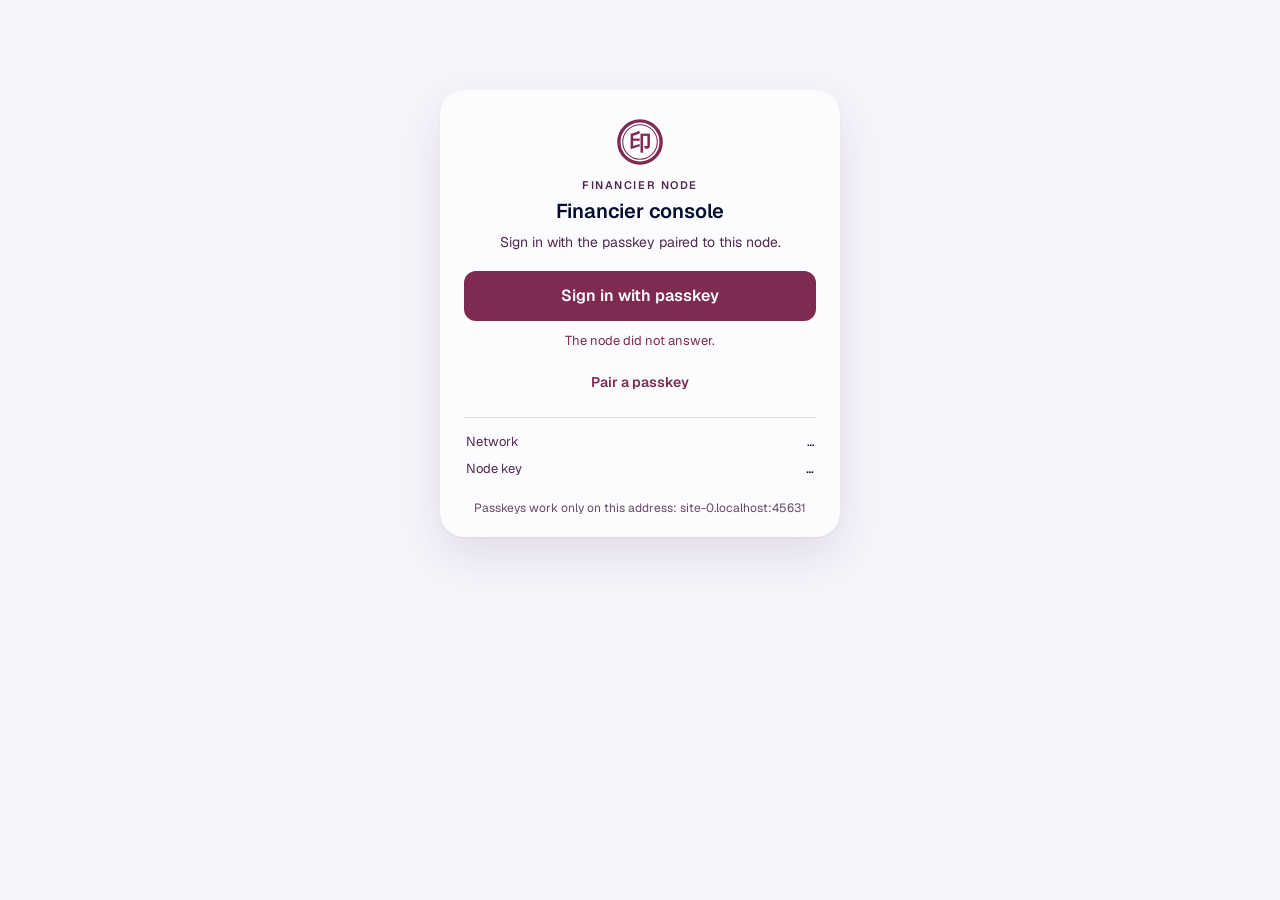
==== console/index.html @ 9ee845a4 "console: passkey sign-in and sessions (HNK-26.T3, BL-D21-17) - POST /node/console/login/start and /f" ====
<!doctype html>
<html lang="en">
<head>
<meta charset="utf-8">
<meta name="viewport" content="width=device-width, initial-scale=1, viewport-fit=cover">
<meta name="referrer" content="no-referrer">
<title>Financier console · JitsuinFi node</title>
<link rel="stylesheet" href="console.css">
<script src="passkey.js" defer></script>
<script src="console.js" defer></script>
</head>
<body>
<main class="auth">
  <section class="auth-sheet" aria-labelledby="title">
    <header class="auth-head">
      <svg class="auth-logo" viewBox="0 0 100 100" aria-hidden="true"><circle class="ring" cx="50" cy="50" r="44"/><circle class="ring-fine" cx="50" cy="50" r="36"/><text class="kanji" x="50" y="67" text-anchor="middle">印</text></svg>
      <p class="auth-eyebrow">Financier node</p>
      <h1 class="auth-title" id="title">Financier console</h1>
      <p class="auth-sub" id="lede">Sign in with the passkey paired to this node.</p>
    </header>

    <div class="auth-form" id="signin" hidden>
      <button class="auth-button" id="go" type="button">Sign in with passkey</button>
      <p class="auth-msg" id="msg" role="status" aria-live="polite"></p>
      <a class="auth-link" id="pair-link" href="pair">Pair a passkey</a>
    </div>

    <div class="auth-verdict" id="home" hidden>
      <div class="hanko" aria-hidden="true">認</div>
      <p class="auth-sub">Signed in. The session ends after 8 hours, or when the node restarts.</p>
    </div>

    <dl class="auth-facts">
      <dt>Network</dt><dd id="network">…</dd>
      <dt>Node key</dt><dd class="is-mono" id="fingerprint">…</dd>
      <dt hidden data-private>Mailbox</dt><dd class="is-mono" hidden data-private id="mailbox"></dd>
      <dt hidden data-private>Wallet</dt><dd class="is-mono" hidden data-private id="wallet"></dd>
    </dl>

    <footer class="auth-foot">
      <button class="auth-link" id="out" type="button" hidden>Sign out</button>
      <p class="auth-host">Passkeys work only on this address: <span id="host"></span></p>
    </footer>
  </section>
</main>
</body>
</html>
---- console/console.css ----
/* Node console (HNK-26). The same sign-in sheet as the web app's account screen
   (jitsuinfi-frontend src/auth.css), in the DS-PAL palette (vault 09-Design): a paper sheet,
   the 印 seal, inset rows, one Dark Raspberry action. Served from the node's own origin. */
@font-face { font-family: "Geist Variable"; src: url("fonts/geist.woff2") format("woff2"); font-weight: 100 900; font-display: swap; }
@font-face { font-family: "Geist Mono Variable"; src: url("fonts/geist-mono.woff2") format("woff2"); font-weight: 100 900; font-display: swap; }

:root {
  --paper: #F6F5FC;
  --sheet: #FCFCFE;
  --fiber: #ECD0EC;
  --fold: #BA71A2;
  --head: #020D2F;
  --ink: #461D3A;
  --ink-2: #502A50;
  --seal: #7E2A53;
  --seal-hi: #6B2347;
  --glint: #1D97F1;
  --rule: rgba(70, 29, 58, .14);
  --seal-wash: rgba(126, 42, 83, .08);
  --f-display: "Shippori Mincho B1", "Hiragino Mincho ProN", "Yu Mincho", "Noto Serif JP", Georgia, serif;
  --f-body: "Geist Variable", "Geist", ui-sans-serif, system-ui, -apple-system, "Segoe UI", sans-serif;
  --f-mono: "Geist Mono Variable", "Geist Mono", ui-monospace, "SFMono-Regular", Menlo, monospace;
  --dur-press: 67ms;
  --dur-fade: 200ms;
  --dur-seal: 367ms;
  --ease-land: cubic-bezier(.22, .78, .51, .94);
  --ease-snap: cubic-bezier(.13, 1.06, .31, .94);
  color-scheme: light;
}

* { box-sizing: border-box; }
[hidden] { display: none !important; }
html, body { margin: 0; }
body {
  background: var(--paper);
  color: var(--ink);
  font: 400 15px/1.5 var(--f-body);
  -webkit-font-smoothing: antialiased;
}

.auth {
  min-height: 100dvh;
  display: grid;
  place-items: start center;
  padding: clamp(24px, 10vh, 96px) max(16px, env(safe-area-inset-right, 0px)) calc(48px + env(safe-area-inset-bottom, 0px)) max(16px, env(safe-area-inset-left, 0px));
}

.auth-sheet {
  width: 100%;
  max-width: 400px;
  background: var(--sheet);
  border-radius: 24px;
  box-shadow: 0 1px 2px rgba(70, 29, 58, .06), 0 18px 48px rgba(70, 29, 58, .12);
  padding: 28px 24px 20px;
  display: flex;
  flex-direction: column;
  gap: 18px;
  animation: auth-in 280ms var(--ease-land) both;
}
@keyframes auth-in { from { opacity: 0; transform: translateY(8px) scale(.985); } }

.auth-head { display: flex; flex-direction: column; align-items: center; gap: 8px; text-align: center; }
.auth-logo { width: 48px; height: 48px; margin-bottom: 6px; }
.auth-logo .ring { fill: none; stroke: var(--seal); stroke-width: 7; }
.auth-logo .ring-fine { fill: none; stroke: var(--seal); stroke-width: 2.2; }
.auth-logo .kanji { fill: var(--seal); font: 800 46px var(--f-display); }
.auth-eyebrow { margin: 0; font: 600 11px/1 var(--f-body); letter-spacing: .14em; text-transform: uppercase; color: var(--ink-2); }
.auth-title { margin: 0; font: 600 20px/1.25 var(--f-body); color: var(--head); letter-spacing: -.01em; text-wrap: balance; }
.auth-sub { margin: 0; font-size: 14px; line-height: 1.5; color: var(--ink-2); max-width: 32ch; }

.auth-form { display: flex; flex-direction: column; gap: 14px; }
#signin { align-items: stretch; }
#signin .auth-link { align-self: center; }
.auth-field { display: flex; flex-direction: column; gap: 6px; }
.auth-field > span { font-size: 13px; font-weight: 600; color: var(--head); }
.auth-field input {
  font: 500 18px/1.3 var(--f-mono);
  letter-spacing: .08em;
  text-transform: uppercase;
  text-align: center;
  color: var(--head);
  background: var(--sheet);
  border: 1px solid var(--rule);
  border-radius: 12px;
  padding: 13px 14px;
  transition: border-color var(--dur-fade) ease;
}
.auth-field input::placeholder { color: rgba(80, 42, 80, .38); }
.auth-field input:focus { border-color: var(--seal); outline: none; box-shadow: 0 0 0 3px rgba(126, 42, 83, .12); }
.auth-field input[aria-invalid="true"] { border-color: var(--seal); }
.auth-field small { font-size: 12px; line-height: 1.45; color: var(--ink-2); }
.auth-field code { font: 500 12px var(--f-mono); color: var(--head); background: rgba(70, 29, 58, .06); padding: 1px 5px; border-radius: 6px; }

.auth-button {
  appearance: none;
  border: 0;
  min-height: 50px;
  width: 100%;
  border-radius: 12px;
  background: var(--seal);
  color: var(--sheet);
  font: 600 16px/1 var(--f-body);
  cursor: pointer;
  display: inline-flex;
  align-items: center;
  justify-content: center;
  gap: 10px;
  transition: background var(--dur-fade) ease, transform var(--dur-press) linear;
}
a.auth-button { text-decoration: none; }
.auth-button:hover { background: var(--seal-hi); }
.auth-button:active { transform: scale(.985); }
.auth-button:disabled { cursor: default; opacity: .5; }
.auth-button.is-waiting { opacity: 1; }
.auth-button.is-waiting::after {
  content: "";
  width: 16px;
  height: 16px;
  border-radius: 50%;
  border: 2px solid rgba(252, 252, 254, .35);
  border-top-color: var(--sheet);
  animation: auth-spin 700ms linear infinite;
}
@keyframes auth-spin { to { transform: rotate(360deg); } }
.auth :is(button, a, input):focus-visible { outline: 2px solid var(--glint); outline-offset: 2px; }

.auth-msg { margin: -4px 0 0; font-size: 13px; line-height: 1.5; color: var(--seal); text-align: center; }
.auth-msg:empty { display: none; }

.auth-facts {
  margin: 0;
  display: grid;
  grid-template-columns: auto 1fr;
  gap: 8px 16px;
  padding: 14px 2px 0;
  border-top: 1px solid var(--rule);
  font-size: 13px;
}
.auth-facts dt { color: var(--ink-2); }
.auth-facts dd { margin: 0; text-align: right; color: var(--head); min-width: 0; overflow-wrap: anywhere; }
.auth-facts dd.is-mono { font-family: var(--f-mono); letter-spacing: .03em; }

/* the verdict: the seal is pressed once, like a hanko on paper */
.auth-verdict { display: flex; flex-direction: column; align-items: center; gap: 10px; text-align: center; }
.hanko {
  width: 76px;
  height: 76px;
  border-radius: 50%;
  border: 3px solid var(--seal);
  display: grid;
  place-items: center;
  color: var(--seal);
  font: 800 38px/1 var(--f-display);
  transform: rotate(-8deg);
  animation: hanko-press var(--dur-seal) var(--ease-snap) both;
}
@keyframes hanko-press { from { opacity: 0; transform: rotate(-8deg) scale(1.35); } }

.auth-foot { display: flex; flex-direction: column; align-items: center; gap: 6px; padding-top: 2px; }
.auth-link {
  appearance: none;
  border: 0;
  background: none;
  font: 600 14px/1 var(--f-body);
  color: var(--seal);
  padding: 10px 12px;
  cursor: pointer;
  text-align: center;
  text-decoration: none;
}
.auth-host { margin: 0; font-size: 12px; line-height: 1.5; color: var(--ink-2); text-align: center; opacity: .85; }

@media (max-width: 480px) {
  .auth { justify-items: stretch; padding-top: 16px; }
  .auth-sheet { max-width: none; }
}

@media (prefers-reduced-motion: reduce) {
  .auth-sheet, .hanko { animation: none; }
  .auth-button.is-waiting::after { animation-duration: 2s; }
  .auth * { transition: none !important; }
}
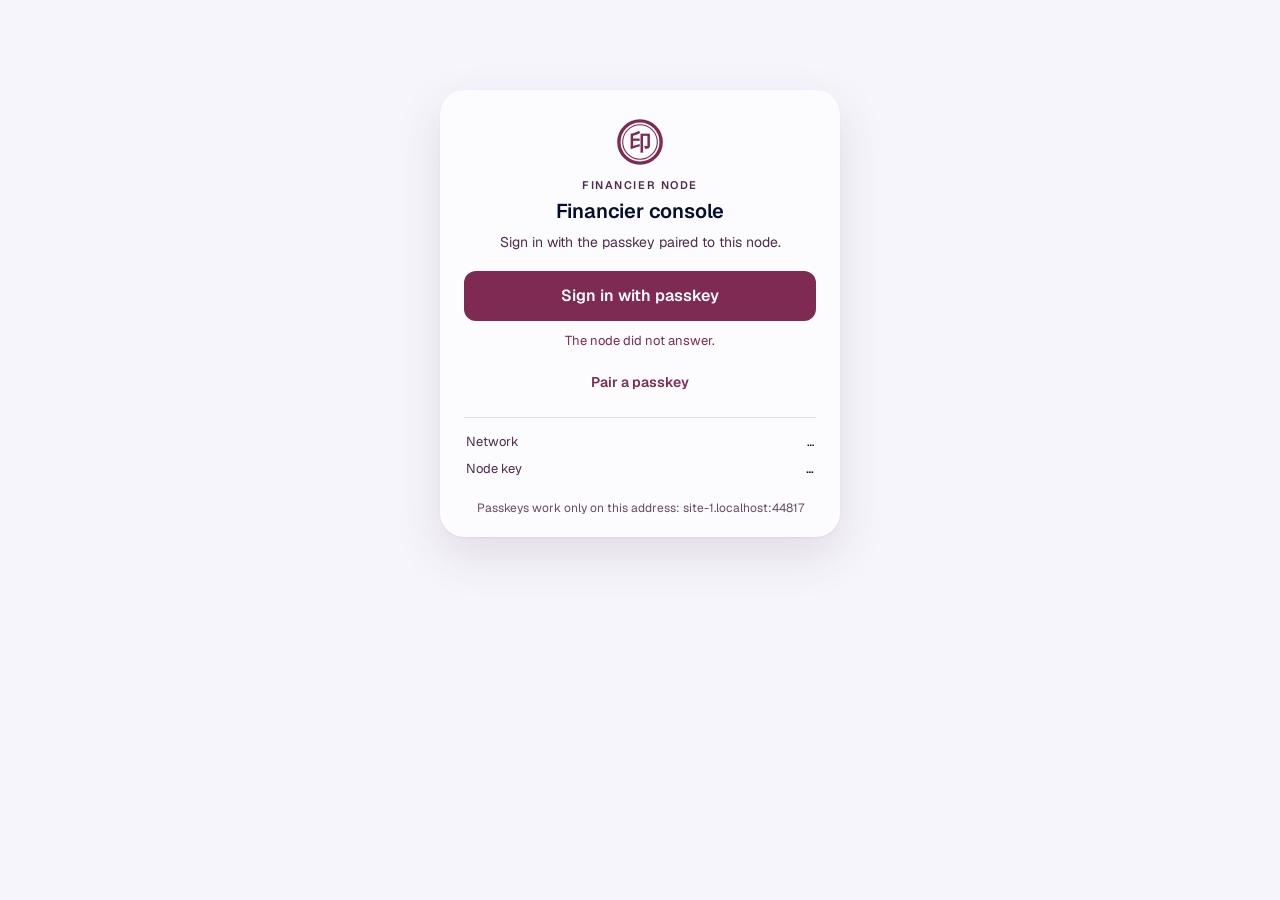
==== commit 210591c5: "console: financier mailbox through the node (HNK-26.T4, BL-D21-10) - GET /node/mail opens the node's" ====
--- a/console/index.html
+++ b/console/index.html
@@ -30,6 +30,15 @@
       <p class="auth-sub">Signed in. The session ends after 8 hours, or when the node restarts.</p>
     </div>
 
+    <section class="mail" id="mail" aria-labelledby="mail-title" hidden>
+      <div class="mail-head">
+        <h2 class="mail-title" id="mail-title">Mailbox</h2>
+        <button class="auth-link" id="mail-refresh" type="button">Refresh</button>
+      </div>
+      <ul class="mail-list" id="mail-list"></ul>
+      <p class="mail-note" id="mail-note" role="status" aria-live="polite"></p>
+    </section>
+
     <dl class="auth-facts">
       <dt>Network</dt><dd id="network">…</dd>
       <dt>Node key</dt><dd class="is-mono" id="fingerprint">…</dd>
--- a/console/console.css
+++ b/console/console.css
@@ -156,6 +156,46 @@
 }
 @keyframes hanko-press { from { opacity: 0; transform: rotate(-8deg) scale(1.35); } }
 
+/* mailbox: an inset grouped list, one row per sealed message the node opened */
+.mail { display: flex; flex-direction: column; gap: 10px; }
+.mail-head { display: flex; align-items: center; justify-content: space-between; }
+.mail-title { margin: 0; font: 600 15px/1.2 var(--f-body); color: var(--head); }
+.mail-head .auth-link { padding: 6px 4px; font-size: 13px; }
+.mail-list { list-style: none; margin: 0; padding: 0; display: flex; flex-direction: column; gap: 8px; }
+.mail-row {
+  display: grid;
+  grid-template-columns: 36px 1fr auto;
+  gap: 4px 12px;
+  align-items: center;
+  padding: 12px 14px;
+  border: 1px solid var(--rule);
+  border-radius: 14px;
+  background: var(--sheet);
+}
+.mail-badge {
+  grid-row: span 2;
+  display: grid;
+  place-items: center;
+  width: 36px;
+  height: 36px;
+  border-radius: 50%;
+  border: 2px solid var(--seal);
+  color: var(--seal);
+  font: 800 17px/1 var(--f-display);
+}
+.mail-what { min-width: 0; font-size: 15px; font-weight: 600; color: var(--head); }
+.mail-line { grid-column: 2; min-width: 0; font-size: 12px; color: var(--ink-2); overflow-wrap: anywhere; }
+.mail-line .is-mono { font-family: var(--f-mono); }
+.mail-verdict { font: 800 15px/1 var(--f-display); color: var(--seal); justify-self: end; }
+.mail-verdict.is-bad { color: var(--head); }
+.mail-actions { grid-column: 2 / 4; display: flex; flex-wrap: wrap; gap: 4px 14px; padding-top: 4px; }
+.mail-actions a, .mail-actions button {
+  appearance: none; border: 0; background: none; padding: 4px 0;
+  font: 600 13px/1.2 var(--f-body); color: var(--seal); cursor: pointer; text-decoration: none;
+}
+.mail-note { margin: 0; font-size: 13px; color: var(--ink-2); text-align: center; }
+.mail-note:empty { display: none; }
+
 .auth-foot { display: flex; flex-direction: column; align-items: center; gap: 6px; padding-top: 2px; }
 .auth-link {
   appearance: none;
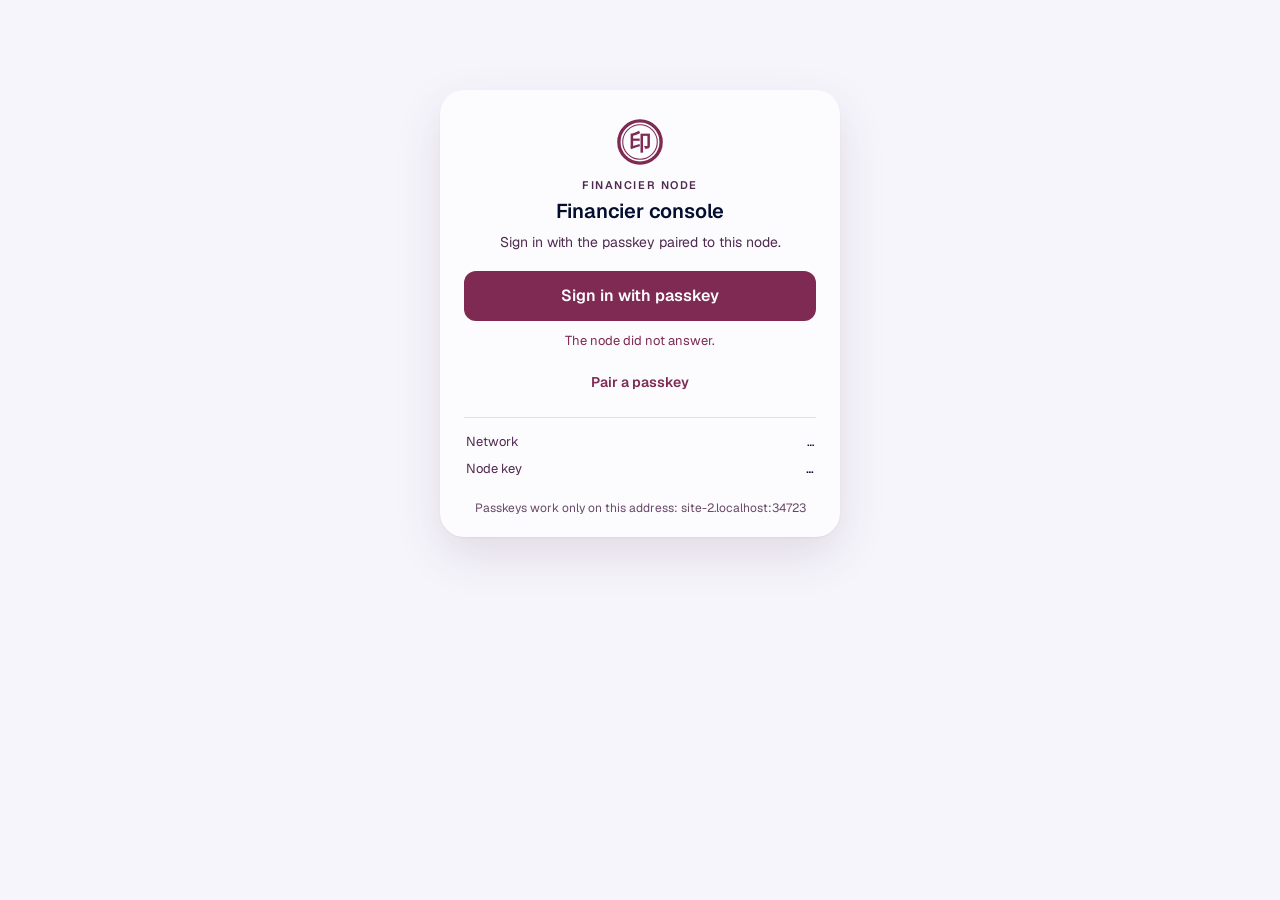
==== commit df0ae882: "console: onboarding without a terminal (HNK-26.T20, D-43) - SETUP_CODE (set by the node provider) pa" ====
--- a/console/index.html
+++ b/console/index.html
@@ -39,6 +39,18 @@
       <p class="mail-note" id="mail-note" role="status" aria-live="polite"></p>
     </section>
 
+    <section class="mail" id="devices" aria-labelledby="devices-title" hidden>
+      <div class="mail-head">
+        <h2 class="mail-title" id="devices-title">Devices</h2>
+        <button class="auth-link" id="add-device" type="button">Add a device</button>
+      </div>
+      <div class="invite" id="invite" hidden>
+        <p class="mail-note">Open this link on the new device within 15 minutes. It works once.</p>
+        <p class="invite-link is-mono" id="invite-link"></p>
+        <button class="auth-link" id="copy-invite" type="button">Copy link</button>
+      </div>
+    </section>
+
     <dl class="auth-facts">
       <dt>Network</dt><dd id="network">…</dd>
       <dt>Node key</dt><dd class="is-mono" id="fingerprint">…</dd>
--- a/console/console.css
+++ b/console/console.css
@@ -193,6 +193,9 @@
   appearance: none; border: 0; background: none; padding: 4px 0;
   font: 600 13px/1.2 var(--f-body); color: var(--seal); cursor: pointer; text-decoration: none;
 }
+.invite { display: flex; flex-direction: column; gap: 8px; align-items: flex-start; }
+.invite-link { margin: 0; width: 100%; padding: 12px 14px; border: 1px solid var(--rule); border-radius: 12px; background: var(--paper); font: 500 12.5px/1.5 var(--f-mono); color: var(--head); overflow-wrap: anywhere; user-select: all; }
+.invite .auth-link { padding: 4px 0; font-size: 13px; }
 .mail-note { margin: 0; font-size: 13px; color: var(--ink-2); text-align: center; }
 .mail-note:empty { display: none; }
 
